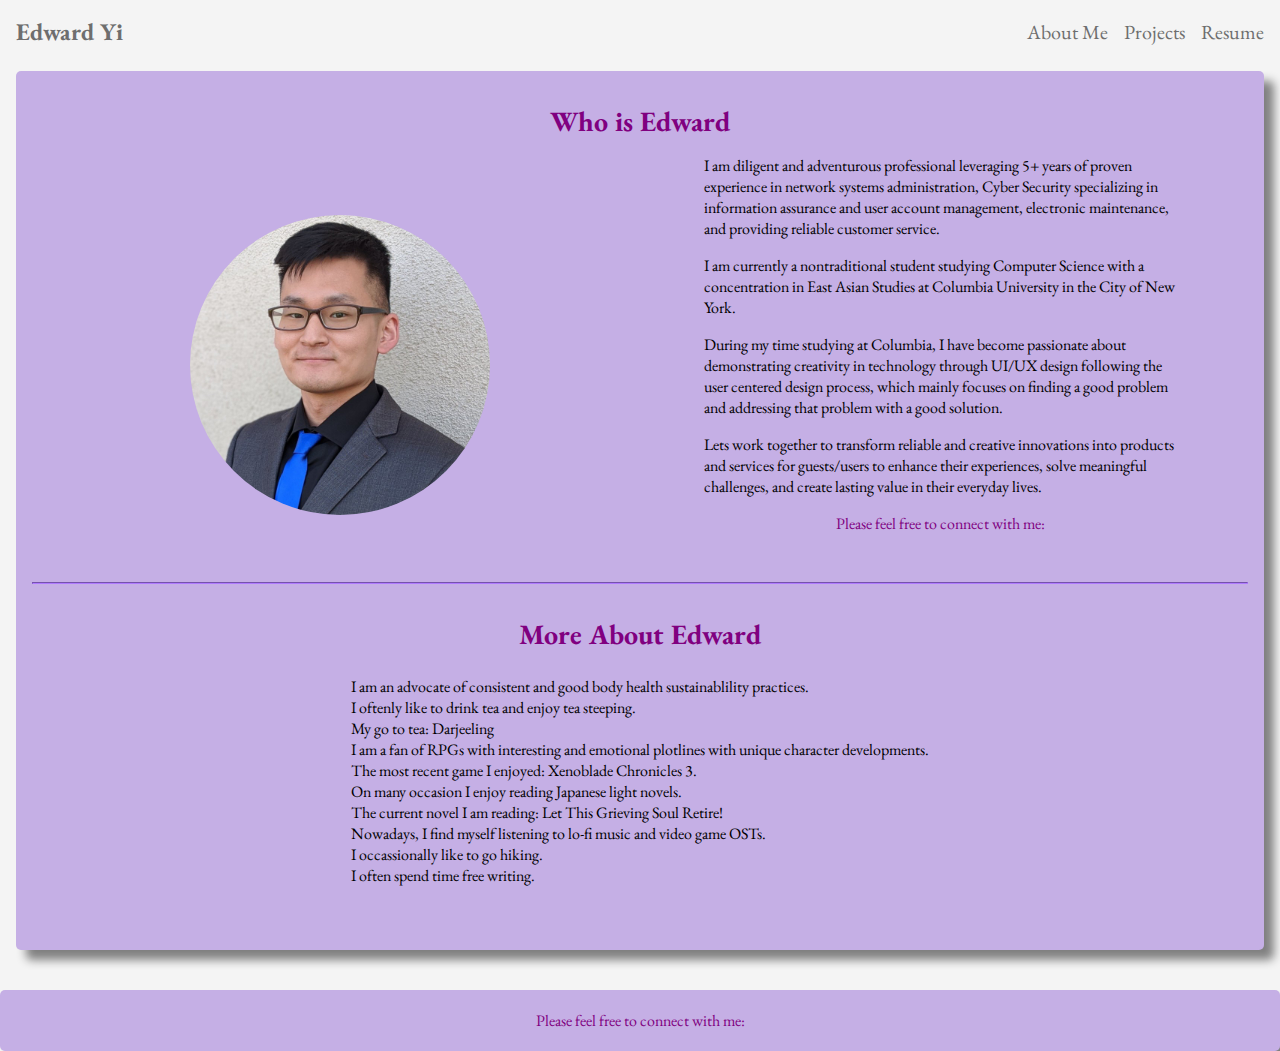
==== about.html @ 9805b262 "updated footer and scroll feature" ====
<!DOCTYPE html>
<html lang="en">

<head>
    <meta charset="UTF-8">
    <meta name="viewport" content="width=device-width, initial-scale=1.0">
    <title>Edward Portfolio</title>
    <link rel="stylesheet" href="https://cdnjs.cloudflare.com/ajax/libs/font-awesome/6.7.1/css/all.min.css"
        integrity="sha512-5Hs3dF2AEPkpNAR7UiOHba+lRSJNeM2ECkwxUIxC1Q/FLycGTbNapWXB4tP889k5T5Ju8fs4b1P5z/iB4nMfSQ=="
        crossorigin="anonymous" referrerpolicy="no-referrer" />
    <link rel="stylesheet" href="style.css">
</head>

<body>
    <header class="navbar">
        <h2 class="brand">
            <a href="index.html">Edward Yi</a>
        </h2>
        <i class="fa-solid fa-bars"></i>
        <nav class="nav_links hide">
            <ul>
                <li class="nav-item">
                    <a href="about.html" class="nav-link">About Me</a>
                </li>
                <li class="nav-item">
                    <a href="index.html" class="nav-link">Projects</a>
                </li>
                <li class="nav-item">
                    <a href="resume.html" class="nav-link">Resume</a>
                </li>
            </ul>
        </nav>
    </header>

    <main class="about_main">
        <section id="about">
            <h1>Who is Edward</h1>
            <div class="profile">
                <img src="business_profile.jpeg" alt="edward profile image">
            </div>
            <div class="info">

                <div>
                    <p>I am diligent and adventurous professional leveraging 5+ years of proven experience in network
                        systems administration, Cyber Security specializing in information assurance and user account
                        management, electronic maintenance, and providing reliable customer service.
                    </p>
                    <p>
                        I am currently a nontraditional student studying Computer Science with a concentration in East
                        Asian Studies
                        at Columbia University in the City of New York.
                    </p>
                    <p>
                        During my time studying at Columbia, I have become passionate about demonstrating creativity in
                        technology through UI/UX design following the user centered design process, which mainly focuses
                        on finding a good problem and addressing that problem with a good solution.
                    </p>
                    <p>
                        Lets work together to transform reliable and creative innovations into products and services
                        for guests/users to enhance their experiences, solve meaningful challenges, and create lasting
                        value in their everyday lives.
                    </p>
                </div>
                <div class="contact-mssg">
                    <p>Please feel free to connect with me:</p>
                </div>
                <div class="contact-links">

                    <a href="https://www.linkedin.com/in/edwardyi/" target="_blank" rel="noopener noreferrer">
                        <i class="fa-brands fa-linkedin-in"></i>
                    </a>
                    <a href="mailto:edward.dt.yi@gmail.com">
                        <i class="fa-regular fa-envelope"></i>
                    </a>
                    <a href="https://github.com/edward-d-yi" target="_blank" rel="noopener noreferrer">
                        <i class="fa-brands fa-github"></i>
                    </a>
                </div>
            </div>
            <hr>
            <div class="personal-info">
                <h2>More About Edward</h2>
                <div class="interests">
                    <p>
                        I am an advocate of consistent and good body health sustainablility practices.
                    </p>
                    <p>
                        I oftenly like to drink tea and enjoy tea steeping. 
                    </p>
                    <p>
                        My go to tea: Darjeeling 
                    </p>
                    <p> 
                        I am a fan of RPGs with interesting and emotional plotlines with unique character developments.
                    </p>
                    <p>
                        The most recent game I enjoyed: Xenoblade Chronicles 3.
                    </p>
                    <p>
                        On many occasion I enjoy reading Japanese light novels.
                    </p>
                    <p>
                        The current novel I am reading: Let This Grieving Soul Retire!
                    </p>
                    <p>
                        Nowadays, I find myself listening to lo-fi music and video game OSTs.
                    </p>
                    <p>
                        I occassionally like to go hiking.
                    </p>
                    <p>
                       I often spend time free writing. 
                    </p>
                </div>
            </div>
        </section>
    </main>

    <footer>
        <div class="contact-mssg">
            <p>Please feel free to connect with me:</p>
        </div>
        <div class="contact-links">

            <a href="https://www.linkedin.com/in/edwardyi/" target="_blank" rel="noopener noreferrer">
                <i class="fa-brands fa-linkedin-in"></i>
            </a>
            <a href="mailto:edward.dt.yi@gmail.com">
                <i class="fa-regular fa-envelope"></i>
            </a>
            <a href="https://github.com/edward-d-yi" target="_blank" rel="noopener noreferrer">
                <i class="fa-brands fa-github"></i>
            </a>
        </div>
    </footer>

    <script src="script.js"></script>
</body>

</html>
---- style.css ----
@import url('https://fonts.googleapis.com/css2?family=EB+Garamond:ital,wght@0,400..800;1,400..800&display=swap');

* {
    margin: 0;
    padding: 0;
    box-sizing: border-box;
}

body {
    background-color: #f4f4f4;
    font-family: "EB Garamond", serif;
}

.navbar {
    display: flex;
    justify-content: space-between;
    align-items: center;
    flex-wrap: wrap;
    padding: 1rem;
}

.navbar a {
    text-decoration: none;
    color: rgb(110, 110, 110);
    cursor: pointer;
}

.brand {
    font-size: 24px;
}

.brand a:hover {
    color: plum
}

.fa-bars {
    cursor: pointer;
}

.hide {
    display: none;
}

.nav_links {
    width: 100%;
    margin-top: 3rem;
}

.nav_links ul {
    display: flex;
    flex-direction: column;
    align-items: center;
    gap: 1rem;
    list-style: none;
}

.nav-link {
    font-size: 20px;
}

.nav-link:hover {
    color: plum;
}

@media (min-width: 540px) {
    .fa-bars {
        display: none !important;
    }

    .nav_links {
        display: block !important;
        margin-top: 0;
        width: fit-content;
    }

    .nav_links ul {
        flex-direction: row;
    }
}

main {
    min-height: 85vh;
}

#about {
    background-color: #c5afe5;
    padding: 1rem;
    border-radius: 5px;
    margin-top: 0.5rem;
    margin-left: 1rem;
    margin-right: 1rem;
    box-shadow: 10px 10px 10px grey;
}

.profile {
    width: 100%;
    display: flex;
    justify-content: center;
}

.profile img {
    max-width: 50%;
    border-radius: 50%;
}

#about h1 {
    text-align: center;
    margin: 1rem 0;
    font-size: 28px;
    color:purple;
}

.info {
    margin-top: 2rem;
    padding: 0 4rem;
}

.info p {
    margin-bottom: 1rem;
}

.contact-mssg {
    display: flex;
    flex-wrap: wrap;
    justify-content: center;
    align-items: center;
    color: purple;
}

.contact-links {
    display: flex;
    justify-content: center;
    gap: 2rem;
    margin-bottom: 1.5rem;
}

.contact-links:hover > a {
    opacity: 0.5;
}

.contact-links a {
    font-size: 28px;
    color: purple;
}

.contact-links a:hover {
    opacity: 1;
    font-weight: 900;
    font-size: 30px;
}

.personal-info h2 {
    display: flex;
    justify-content: center;
    text-align: center;
    margin: 1.5rem 0;
    font-size: 28px;
    color:purple;
}

@media (min-width: 768px) {
    .profile img {
        max-width: 300px;
    }
}

@media (min-width: 1024px) {
    .about_main {
        
    }

    #about {
        display: flex;
        flex-wrap: wrap;
        padding-bottom: 4rem;
        justify-content: center;
        align-items: center;
        /* min-height: 80vh; */
    }
    #about h1 {
        width: 100%;
    }
    .profile, .info {
        width: 50%;
        max-width: 600px;
    }
    .info {
        margin-top: 0;
        
    }
}

hr {
    margin: .5rem 0;
    width: 100%;
    border-color: #af7aff;
}

.project {
    margin: 1rem 0;

}

.project_header {
    background-color: #c5afe5;
    padding: 1rem;
}

.project_header h1 {
    text-align: center;
    font-size: 25px;
    margin-bottom: 1rem;
    color: purple;
}

.description {
    max-width: 700px;
    margin: auto;
}

.description p {
    margin-bottom: 1rem;
}

.process {
    padding: 1rem;
    margin-top: 1rem;
}

.process h2 {
    text-align: center;
    margin-bottom: 2rem;
}

.process-item {
    display: flex;
    flex-direction: column;
    margin-bottom: 2rem;
}

.process-item h3 {
    text-align: center;
    margin-bottom: 1rem;
    color: rgb(192, 55, 192);
}

.image {
    width: 100%;
}

.image img {
    width: 100%;
}

.content {
    display: flex;
    flex-direction: column;
    gap: 1rem;
    margin-top: 1rem;
}

.purpose {
    background-color: yellow;
    padding: 1rem;
    border-radius: 5px;
    box-shadow: 5px 5px 5px goldenrod;
}

@media (min-width: 768px) {
    .process-item {
        flex-direction: row;
        flex-wrap: wrap;
        max-width: 1200px;
        margin-left: auto;
        margin-right: auto;
    }
    .process-item h3 {
        width: 100%;
        margin-bottom: 1.5rem;
    }
    .image, .content {
        width: 50%;
    }

    .image {
        display: flex;
        justify-content: flex-end;
    }

    .image img{
        max-width: 500px;

    }

    .content {
        padding-left: 2rem;
        padding-right: 2rem;
        margin-top: 0.5;
    }
}

.pdf-container {
    width: 100%;
    min-height: 85vh;
    display: flex;
    justify-content: center;
    margin-top: 1rem;
}

.pdf-container embed {
    height: auto;
}

#back-to-top {
    position: fixed;
    bottom: 100px;
    width: 100%;
    padding: 10px 15px;
    cursor: pointer;
    display: flex;
    align-items: center;
    justify-content: center;
    flex-direction: column;
    color: #c5afe5;
}

#back-to-top.hidden {
    opacity: 0;
    pointer-events: none;
}



footer {
    margin-top: 2.5rem;
    padding: 20px;
    background-color: #c5afe5;
    border-radius: 5px;
    box-shadow: 10px 10px 10px gray;
}

footer .contact-links {
    margin: 0;
}
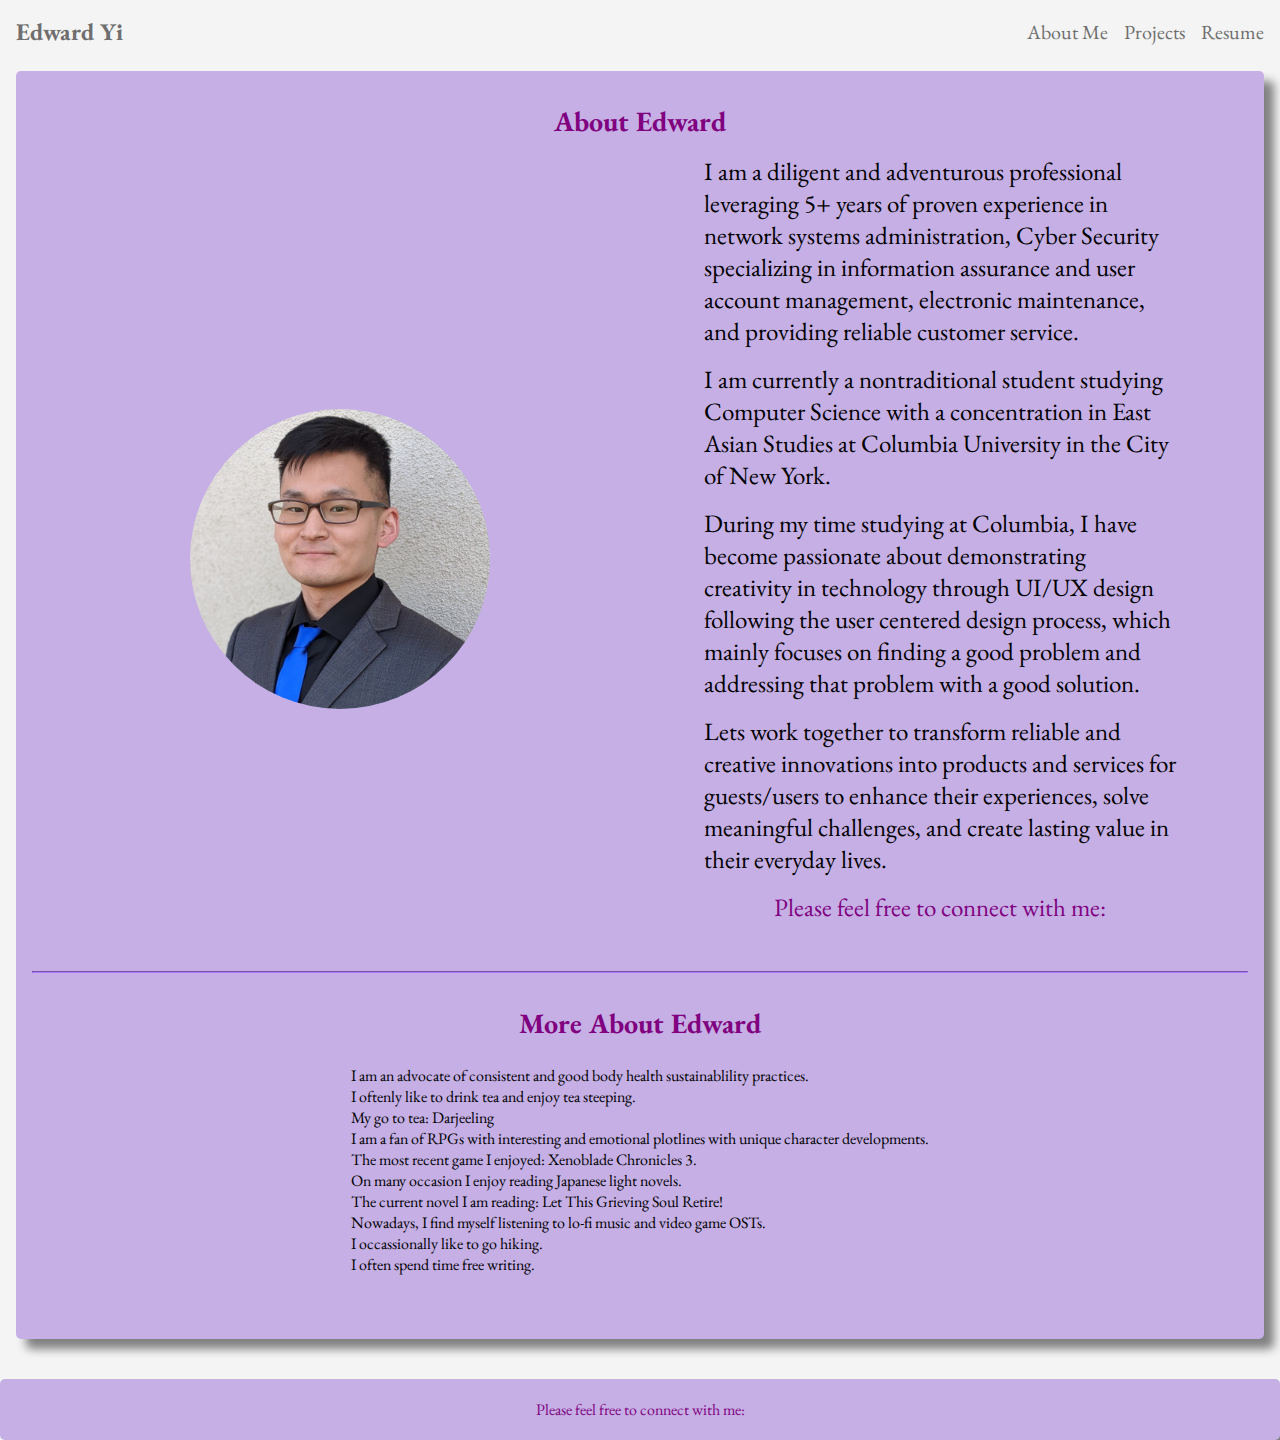
==== commit 0bd7a46c: "updated introduction" ====
--- a/about.html
+++ b/about.html
@@ -23,7 +23,7 @@
                     <a href="about.html" class="nav-link">About Me</a>
                 </li>
                 <li class="nav-item">
-                    <a href="index.html" class="nav-link">Projects</a>
+                    <a href="index.html#project" class="nav-link">Projects</a>
                 </li>
                 <li class="nav-item">
                     <a href="resume.html" class="nav-link">Resume</a>
@@ -34,14 +34,14 @@
 
     <main class="about_main">
         <section id="about">
-            <h1>Who is Edward</h1>
+            <h1>About Edward</h1>
             <div class="profile">
                 <img src="business_profile.jpeg" alt="edward profile image">
             </div>
             <div class="info">
 
                 <div>
-                    <p>I am diligent and adventurous professional leveraging 5+ years of proven experience in network
+                    <p>I am a diligent and adventurous professional leveraging 5+ years of proven experience in network
                         systems administration, Cyber Security specializing in information assurance and user account
                         management, electronic maintenance, and providing reliable customer service.
                     </p>
--- a/style.css
+++ b/style.css
@@ -117,6 +117,7 @@
 
 .info p {
     margin-bottom: 1rem;
+    font-size: 18px;
 }
 
 .contact-mssg {
@@ -190,6 +191,97 @@
     }
 }
 
+.introduction {
+    min-height: 90vh;
+    display: flex;
+    flex-direction: column;
+    justify-content: center;
+    align-items: center;
+    transition: all 1s ease;
+}
+.typing {
+    width: fit-content;
+    overflow: hidden;
+    white-space: nowrap;
+    animation: typing 5s steps(24) 1;
+}
+
+@keyframes typing {
+    from {
+        width: 0;
+    } 
+    to {
+        width: 340px;
+    }
+}
+
+.introduction h1 {
+    margin-bottom: 0.5rem;
+    color: #c5afe5;
+}
+
+.introduction h2 {
+    font-size: 30px;
+    margin-bottom: 2rem;
+    color: purple;
+    text-align: center;
+}
+
+.introduction_details {
+    width: 90%;
+    display: flex;
+    flex-direction: column;
+    align-items: center;
+    margin-top: 10vh;
+    transition: all 1s ease;
+}
+
+.introduction_details > div {
+    width: 95%;
+    padding: 0;
+}
+
+.info p {
+    font-size: 25px;
+}
+
+.info a {
+    text-decoration: none;
+    color: #af7aff;
+}
+
+.cta {
+    border: 1px solid plum;
+    display: block;
+    width: 50px;
+    height: 50px;
+    border-radius: 50%;
+    display: flex;
+    justify-content: center;
+    align-items: center;
+    text-decoration: none;
+    font-size: 25px;
+    color: #c5afe5;
+    margin-top: 5rem;
+    transition: all 1s ease;
+}
+
+.cta:hover {
+    border-color: purple;
+    color: purple;
+    background-color: #c5afe5;
+}
+
+@media (min-width: 768px) {
+    .introduction_details {
+        flex-direction: row;
+        justify-content: center;
+    }
+    .introduction_details > div {
+        width: 50%;
+    }
+}
+
 hr {
     margin: .5rem 0;
     width: 100%;
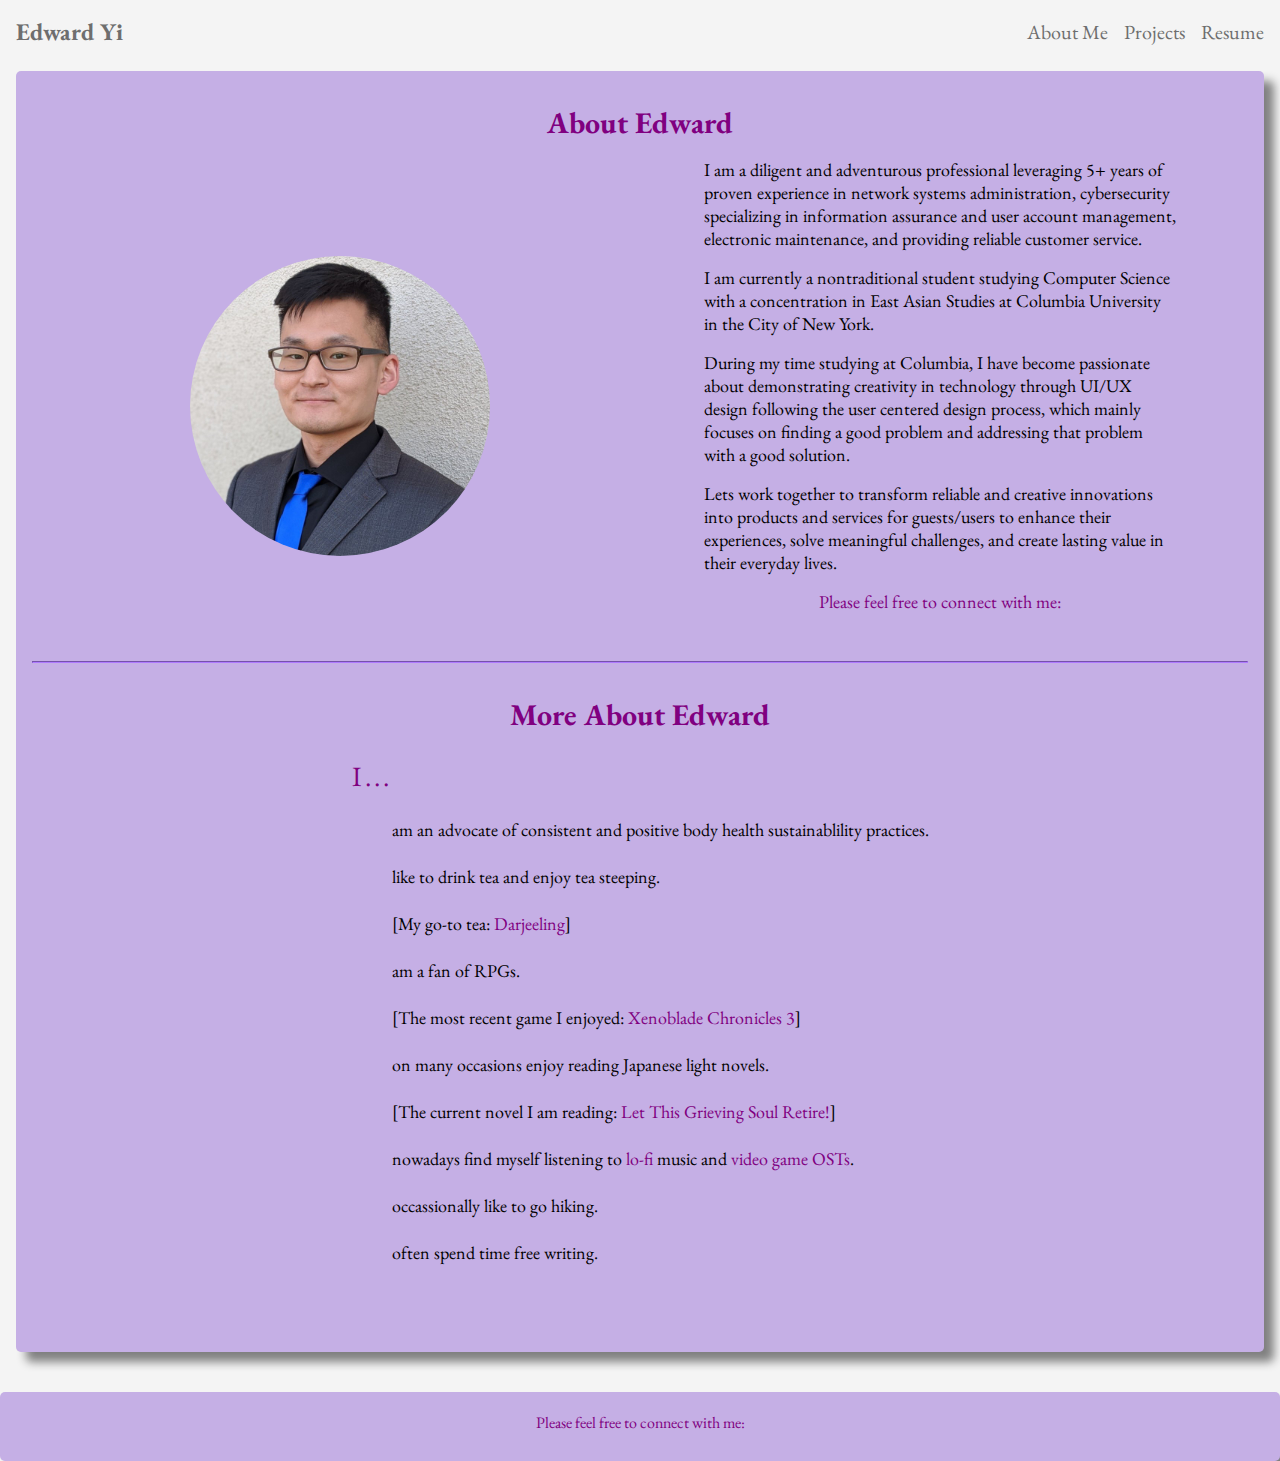
==== commit af4db9bf: "updated about me" ====
--- a/about.html
+++ b/about.html
@@ -39,10 +39,9 @@
                 <img src="business_profile.jpeg" alt="edward profile image">
             </div>
             <div class="info">
-
                 <div>
                     <p>I am a diligent and adventurous professional leveraging 5+ years of proven experience in network
-                        systems administration, Cyber Security specializing in information assurance and user account
+                        systems administration, cybersecurity specializing in information assurance and user account
                         management, electronic maintenance, and providing reliable customer service.
                     </p>
                     <p>
@@ -80,38 +79,41 @@
             <hr>
             <div class="personal-info">
                 <h2>More About Edward</h2>
-                <div class="interests">
-                    <p>
-                        I am an advocate of consistent and good body health sustainablility practices.
-                    </p>
-                    <p>
-                        I oftenly like to drink tea and enjoy tea steeping. 
-                    </p>
-                    <p>
-                        My go to tea: Darjeeling 
-                    </p>
-                    <p> 
-                        I am a fan of RPGs with interesting and emotional plotlines with unique character developments.
-                    </p>
-                    <p>
-                        The most recent game I enjoyed: Xenoblade Chronicles 3.
-                    </p>
-                    <p>
-                        On many occasion I enjoy reading Japanese light novels.
-                    </p>
-                    <p>
-                        The current novel I am reading: Let This Grieving Soul Retire!
-                    </p>
-                    <p>
-                        Nowadays, I find myself listening to lo-fi music and video game OSTs.
-                    </p>
-                    <p>
-                        I occassionally like to go hiking.
-                    </p>
-                    <p>
-                       I often spend time free writing. 
-                    </p>
-                </div>
+                <section id="personal_interests">
+                    <div class="personal_i">
+                        <p>I...</p>
+                    </div>
+                    <div class="interests">
+                        <p>
+                            am an advocate of consistent and positive body health sustainablility practices.
+                        </p>
+                        <p>
+                            like to drink tea and enjoy tea steeping.
+                        <p>[My go-to tea: <a
+                                href="https://usa.lupicia.com/products/darjeeling-the-second-flush-2024">Darjeeling</a>]
+                        </p>
+                        <p>
+                            am a fan of RPGs.
+                        <p>[The most recent game I enjoyed: <a
+                                href="https://www.youtube.com/watch?v=DAzOxTSWEmc">Xenoblade Chronicles 3</a>]</p>
+                        </p>
+                        <p>
+                            on many occasions enjoy reading Japanese light novels.
+                        <p>[The current novel I am reading: <a
+                                href="https://www.amazon.com/Let-This-Grieving-Soul-Retire-%2528Light-Novel%2529-6-book-series/dp/B0BZSR52X5">Let
+                                This Grieving Soul Retire!</a>]</p>
+                        </p>
+                        <p>
+                            nowadays find myself listening to <a href="https://www.youtube.com/watch?v=jfKfPfyJRdk">lo-fi</a> music and <a href="https://www.youtube.com/watch?v=3DEkF2uvPoc">video game OSTs</a>.
+                        </p>
+                        <p>
+                            occassionally like to go hiking.
+                        </p>
+                        <p>
+                            often spend time free writing.
+                        </p>
+                    </div>
+                </section>
             </div>
         </section>
     </main>
--- a/style.css
+++ b/style.css
@@ -106,7 +106,7 @@
 #about h1 {
     text-align: center;
     margin: 1rem 0;
-    font-size: 28px;
+    font-size: 30px;
     color:purple;
 }
 
@@ -118,6 +118,15 @@
 .info p {
     margin-bottom: 1rem;
     font-size: 18px;
+}
+
+.info a {
+    text-decoration: none;
+    color: #af7aff;
+}
+
+.info a:hover {
+    color: purple;
 }
 
 .contact-mssg {
@@ -155,8 +164,37 @@
     justify-content: center;
     text-align: center;
     margin: 1.5rem 0;
+    font-size: 30px;
+    color:purple;
+}
+
+#personal_interests {
+    padding: 0 4rem;
+    margin-bottom: 1.5rem;
+}
+
+.personal_i {
     font-size: 28px;
-    color:purple;
+    color: purple;
+    letter-spacing: 3px;
+}
+
+.interests {
+    padding-left: 2.5rem;
+    font-size: 18px;
+}
+
+.interests p {
+    margin-top: 1.5rem;
+}
+
+.interests a {
+    text-decoration: none;
+    color: purple;
+}
+
+.interests a:hover {
+    color: #af7aff;
 }
 
 @media (min-width: 768px) {
@@ -192,7 +230,7 @@
 }
 
 .introduction {
-    min-height: 90vh;
+    min-height: 95vh;
     display: flex;
     flex-direction: column;
     justify-content: center;
@@ -222,7 +260,7 @@
 
 .introduction h2 {
     font-size: 30px;
-    margin-bottom: 2rem;
+    margin-bottom: 1rem;
     color: purple;
     text-align: center;
 }
@@ -242,14 +280,18 @@
 }
 
 .info p {
-    font-size: 25px;
-}
-
-.info a {
-    text-decoration: none;
-    color: #af7aff;
-}
-
+    font-size: 18px;
+}
+
+.featured_project {
+    display: flex;
+    flex-direction: column;
+    justify-content: center;
+    align-items: center;
+    margin-top: 5rem;
+    color: #c5afe5;
+    font-size: 15px;
+}
 .cta {
     border: 1px solid plum;
     display: block;
@@ -262,8 +304,8 @@
     text-decoration: none;
     font-size: 25px;
     color: #c5afe5;
-    margin-top: 5rem;
     transition: all 1s ease;
+    margin-top: 0.5rem;
 }
 
 .cta:hover {
@@ -431,6 +473,10 @@
     box-shadow: 10px 10px 10px gray;
 }
 
+footer .contact-mssg {
+    margin-bottom: 0.5rem;
+}
+
 footer .contact-links {
     margin: 0;
 }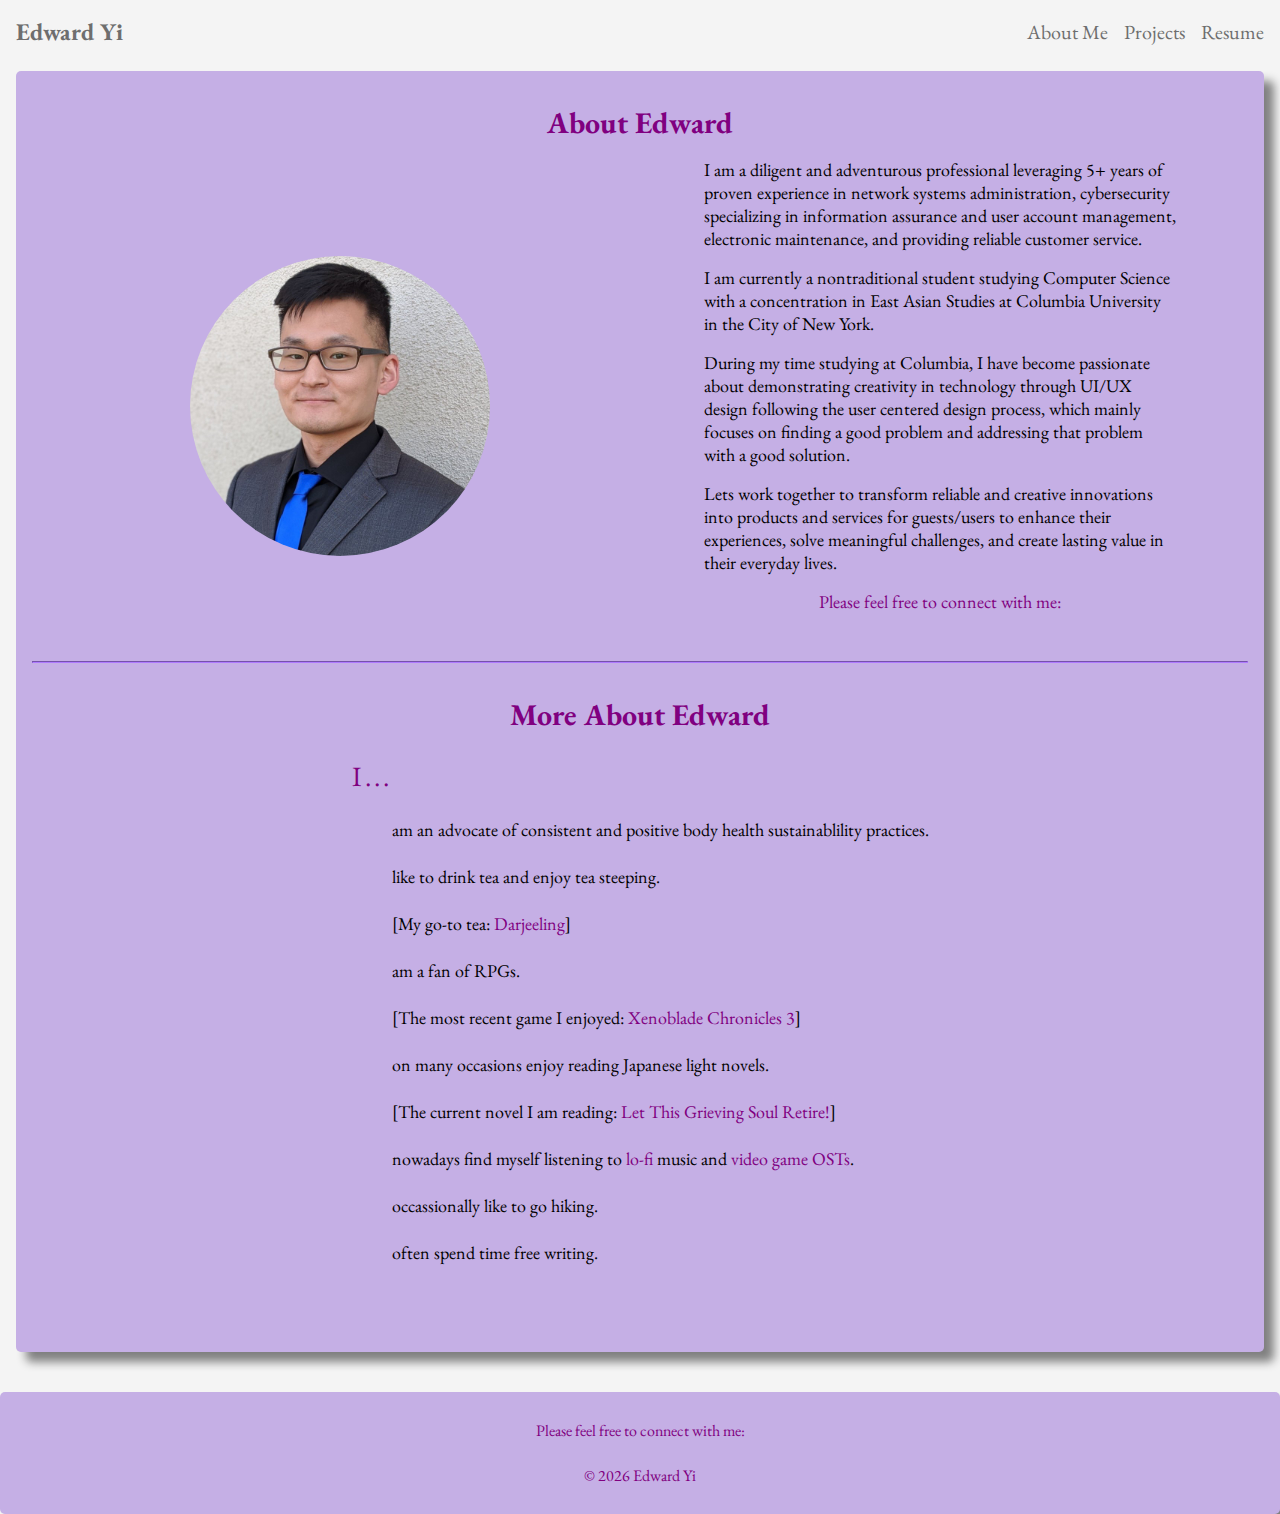
==== commit 2239f447: "fixed resume tab and footer" ====
--- a/about.html
+++ b/about.html
@@ -134,6 +134,7 @@
                 <i class="fa-brands fa-github"></i>
             </a>
         </div>
+        <p>&copy; <span id="year"></span> Edward Yi</p>
     </footer>
 
     <script src="script.js"></script>
--- a/style.css
+++ b/style.css
@@ -352,8 +352,17 @@
     margin: auto;
 }
 
+.description h4 {
+    margin-bottom: 1rem;
+}
+
 .description p {
     margin-bottom: 1rem;
+}
+
+.description p b {
+    display: inline-block;
+    width: 135px;
 }
 
 .process {
@@ -479,4 +488,11 @@
 
 footer .contact-links {
     margin: 0;
+}
+
+footer p {
+    margin-top: 0.5rem;
+    text-align: center;
+    color: purple;
+    margin-bottom: 0.5rem;
 }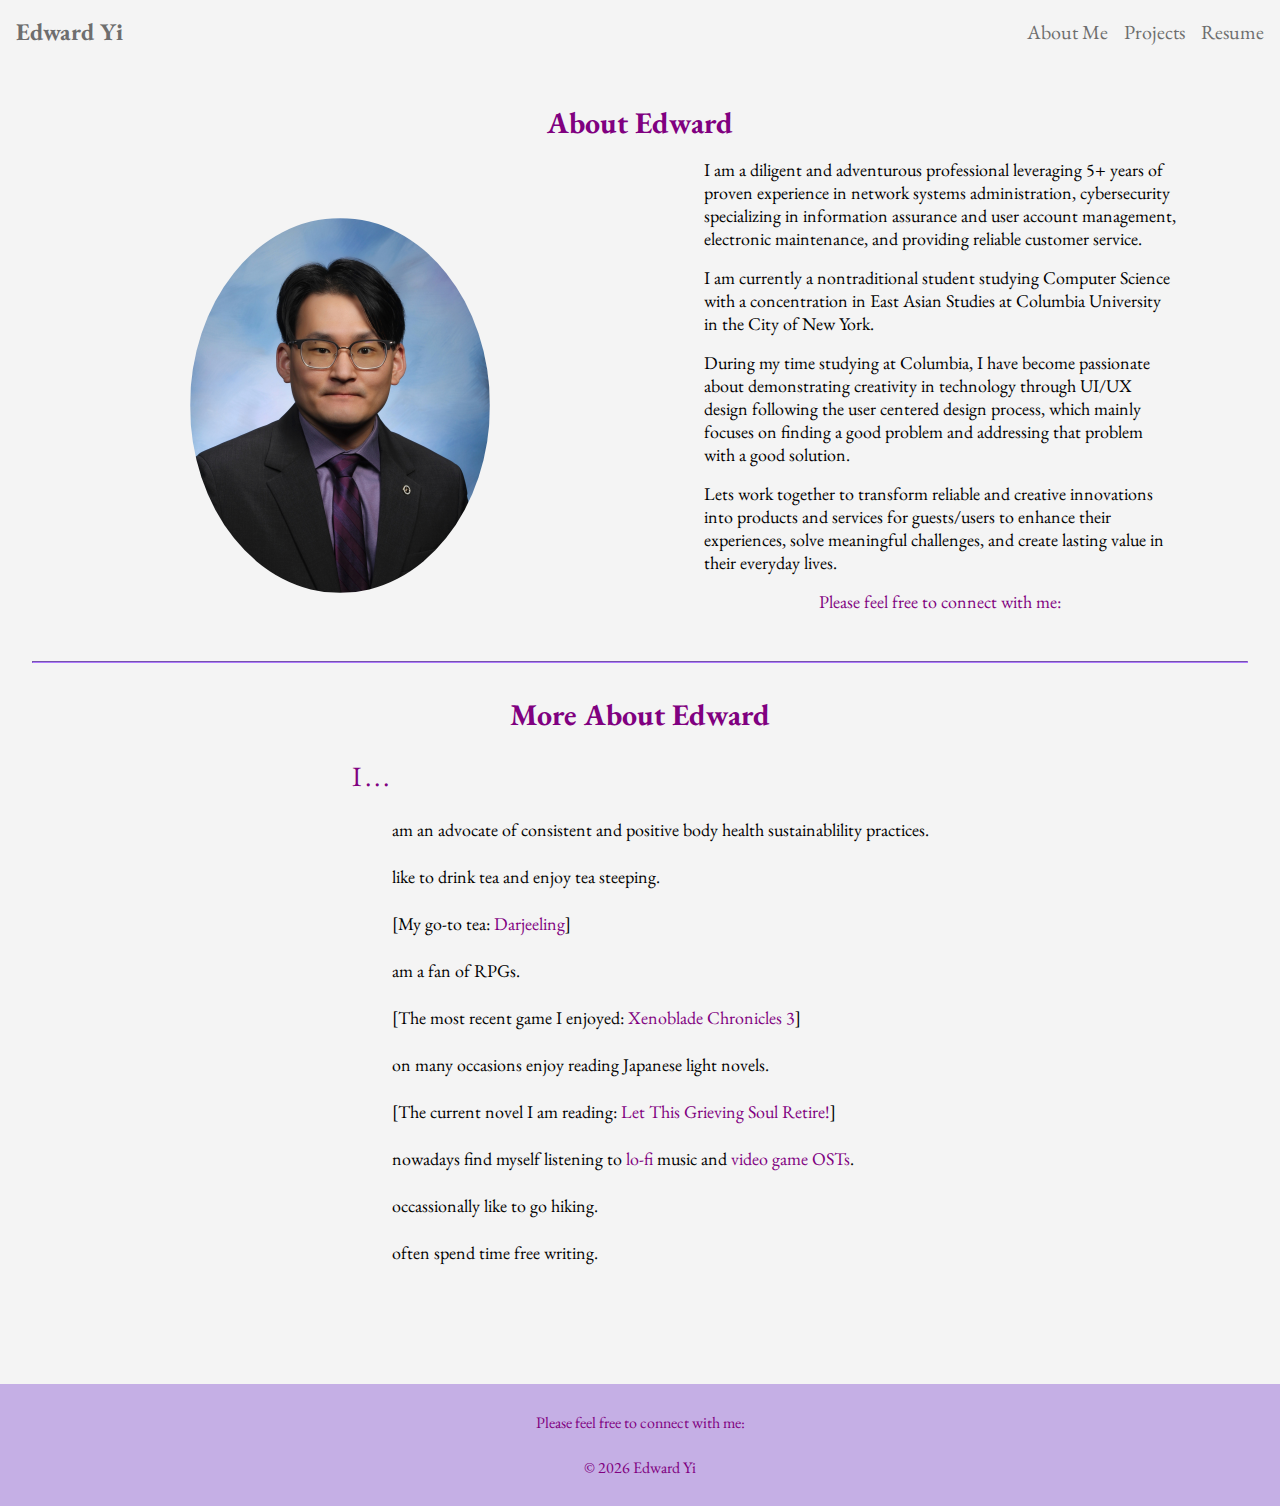
==== commit d2c7b739: "updated project images and video" ====
--- a/about.html
+++ b/about.html
@@ -36,7 +36,7 @@
         <section id="about">
             <h1>About Edward</h1>
             <div class="profile">
-                <img src="business_profile.jpeg" alt="edward profile image">
+                <img src="profile_pic.jpg" alt="edward profile image">
             </div>
             <div class="info">
                 <div>
--- a/style.css
+++ b/style.css
@@ -83,13 +83,11 @@
 }
 
 #about {
-    background-color: #c5afe5;
     padding: 1rem;
     border-radius: 5px;
     margin-top: 0.5rem;
     margin-left: 1rem;
     margin-right: 1rem;
-    box-shadow: 10px 10px 10px grey;
 }
 
 .profile {
@@ -120,6 +118,10 @@
     font-size: 18px;
 }
 
+.info .school {
+    color: #52adc8;
+}
+
 .info a {
     text-decoration: none;
     color: #af7aff;
@@ -127,6 +129,10 @@
 
 .info a:hover {
     color: purple;
+}
+
+.info .school:hover {
+    color: blue
 }
 
 .contact-mssg {
@@ -255,7 +261,7 @@
 
 .introduction h1 {
     margin-bottom: 0.5rem;
-    color: #c5afe5;
+    color: #af7aff;
 }
 
 .introduction h2 {
@@ -336,8 +342,10 @@
 }
 
 .project_header {
-    background-color: #c5afe5;
     padding: 1rem;
+    margin: 1rem;
+    border-top: 1px solid purple;
+    border-bottom: 1px solid purple;
 }
 
 .project_header h1 {
@@ -345,6 +353,12 @@
     font-size: 25px;
     margin-bottom: 1rem;
     color: purple;
+}
+
+.project_header img {
+    width: 100%;
+    border-radius: 10px;
+    margin-bottom: 1rem;
 }
 
 .description {
@@ -362,7 +376,7 @@
 
 .description p b {
     display: inline-block;
-    width: 135px;
+    /* width: 135px; */
 }
 
 .process {
@@ -393,6 +407,7 @@
 
 .image img {
     width: 100%;
+    border-radius: 5px;
 }
 
 .content {
@@ -409,7 +424,20 @@
     box-shadow: 5px 5px 5px goldenrod;
 }
 
+.final .purpose {
+    background-color: white;
+    box-shadow: none;
+}
+
 @media (min-width: 768px) {
+    .project_header img {
+        max-width: 700px;
+        display: block;
+        margin: auto;
+        margin-bottom: 1rem;
+    }
+
+
     .process-item {
         flex-direction: row;
         flex-wrap: wrap;
@@ -417,10 +445,16 @@
         margin-left: auto;
         margin-right: auto;
     }
+
+    .process-item.final {
+        justify-content: center;
+    }
+
     .process-item h3 {
         width: 100%;
         margin-bottom: 1.5rem;
     }
+
     .image, .content {
         width: 50%;
     }
@@ -432,7 +466,6 @@
 
     .image img{
         max-width: 500px;
-
     }
 
     .content {
@@ -472,14 +505,52 @@
     pointer-events: none;
 }
 
-
+.purpose.final {
+
+}
+
+.purpose p {
+    margin-top: 0.5rem;
+    display: flex;
+    flex-direction: column;
+    justify-content: center;
+    align-items: center;
+    margin-bottom: 1rem;
+}
+
+.slogan {
+    margin-top: 0.5rem;
+    display: flex;
+    justify-content: center;
+    align-items: center;
+    color: #af7aff;
+    margin-bottom: 0.5rem;
+    font-size: 22px;
+}
+
+.purpose a {
+    text-decoration: none;
+    color: #af7aff;
+    display: contents;
+}
+
+.purpose a:hover {
+    color: purple;
+}
+
+.video {
+    width: 100%;
+    margin-top: 2rem;
+}
+
+.video video {
+    width: 100%;
+}
 
 footer {
-    margin-top: 2.5rem;
+    margin-top: 2rem;
     padding: 20px;
     background-color: #c5afe5;
-    border-radius: 5px;
-    box-shadow: 10px 10px 10px gray;
 }
 
 footer .contact-mssg {
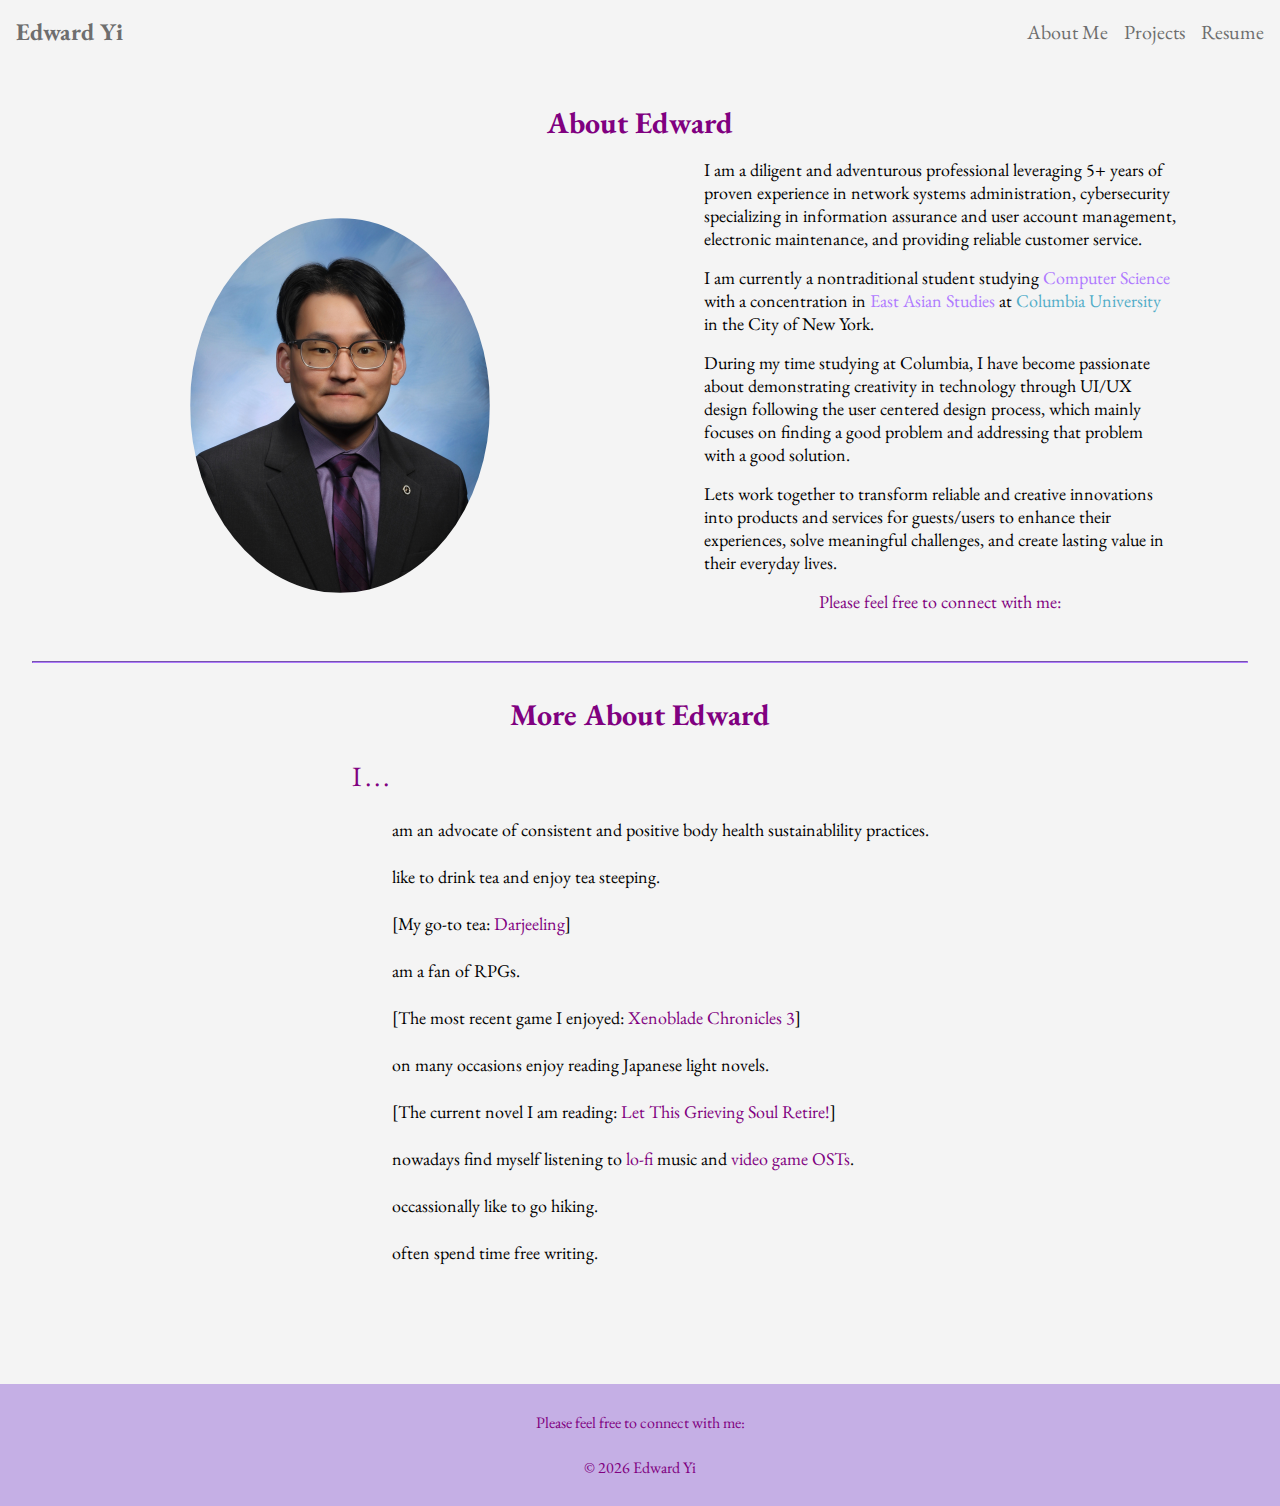
==== commit 101f0f16: "updated understanding users" ====
--- a/about.html
+++ b/about.html
@@ -45,9 +45,11 @@
                         management, electronic maintenance, and providing reliable customer service.
                     </p>
                     <p>
-                        I am currently a nontraditional student studying Computer Science with a concentration in East
-                        Asian Studies
-                        at Columbia University in the City of New York.
+                        I am currently a nontraditional student studying <a href="https://www.cs.columbia.edu/"
+                            class="compsci">Computer Science</a> with a concentration in <a
+                            href="http://ealac.columbia.edu/" class="ealac">East Asian Studies</a>
+                        at <a href="https://www.columbia.edu/" class="school">Columbia University</a> in the City of New
+                        York.
                     </p>
                     <p>
                         During my time studying at Columbia, I have become passionate about demonstrating creativity in
@@ -104,7 +106,9 @@
                                 This Grieving Soul Retire!</a>]</p>
                         </p>
                         <p>
-                            nowadays find myself listening to <a href="https://www.youtube.com/watch?v=jfKfPfyJRdk">lo-fi</a> music and <a href="https://www.youtube.com/watch?v=3DEkF2uvPoc">video game OSTs</a>.
+                            nowadays find myself listening to <a
+                                href="https://www.youtube.com/watch?v=jfKfPfyJRdk">lo-fi</a> music and <a
+                                href="https://www.youtube.com/watch?v=3DEkF2uvPoc">video game OSTs</a>.
                         </p>
                         <p>
                             occassionally like to go hiking.
--- a/style.css
+++ b/style.css
@@ -401,6 +401,28 @@
     color: rgb(192, 55, 192);
 }
 
+.understanding-users h3 {
+    text-align: center;
+    margin-bottom: 1rem;
+    color: rgb(192, 55, 192);
+}
+
+.understanding-users p {
+    max-width: 700px;
+    margin: auto;
+    align-items: center;
+    margin-bottom: 1rem;
+}
+
+.understanding-users a {
+    text-decoration: none;
+    color: #af7aff;
+}
+
+.understanding-users a:hover {
+    color: purple;
+}
+
 .image {
     width: 100%;
 }
@@ -415,6 +437,15 @@
     flex-direction: column;
     gap: 1rem;
     margin-top: 1rem;
+}
+
+.content a {
+    text-decoration: none;
+    color: #af7aff;
+}
+
+.content a:hover {
+    color: purple;
 }
 
 .purpose {
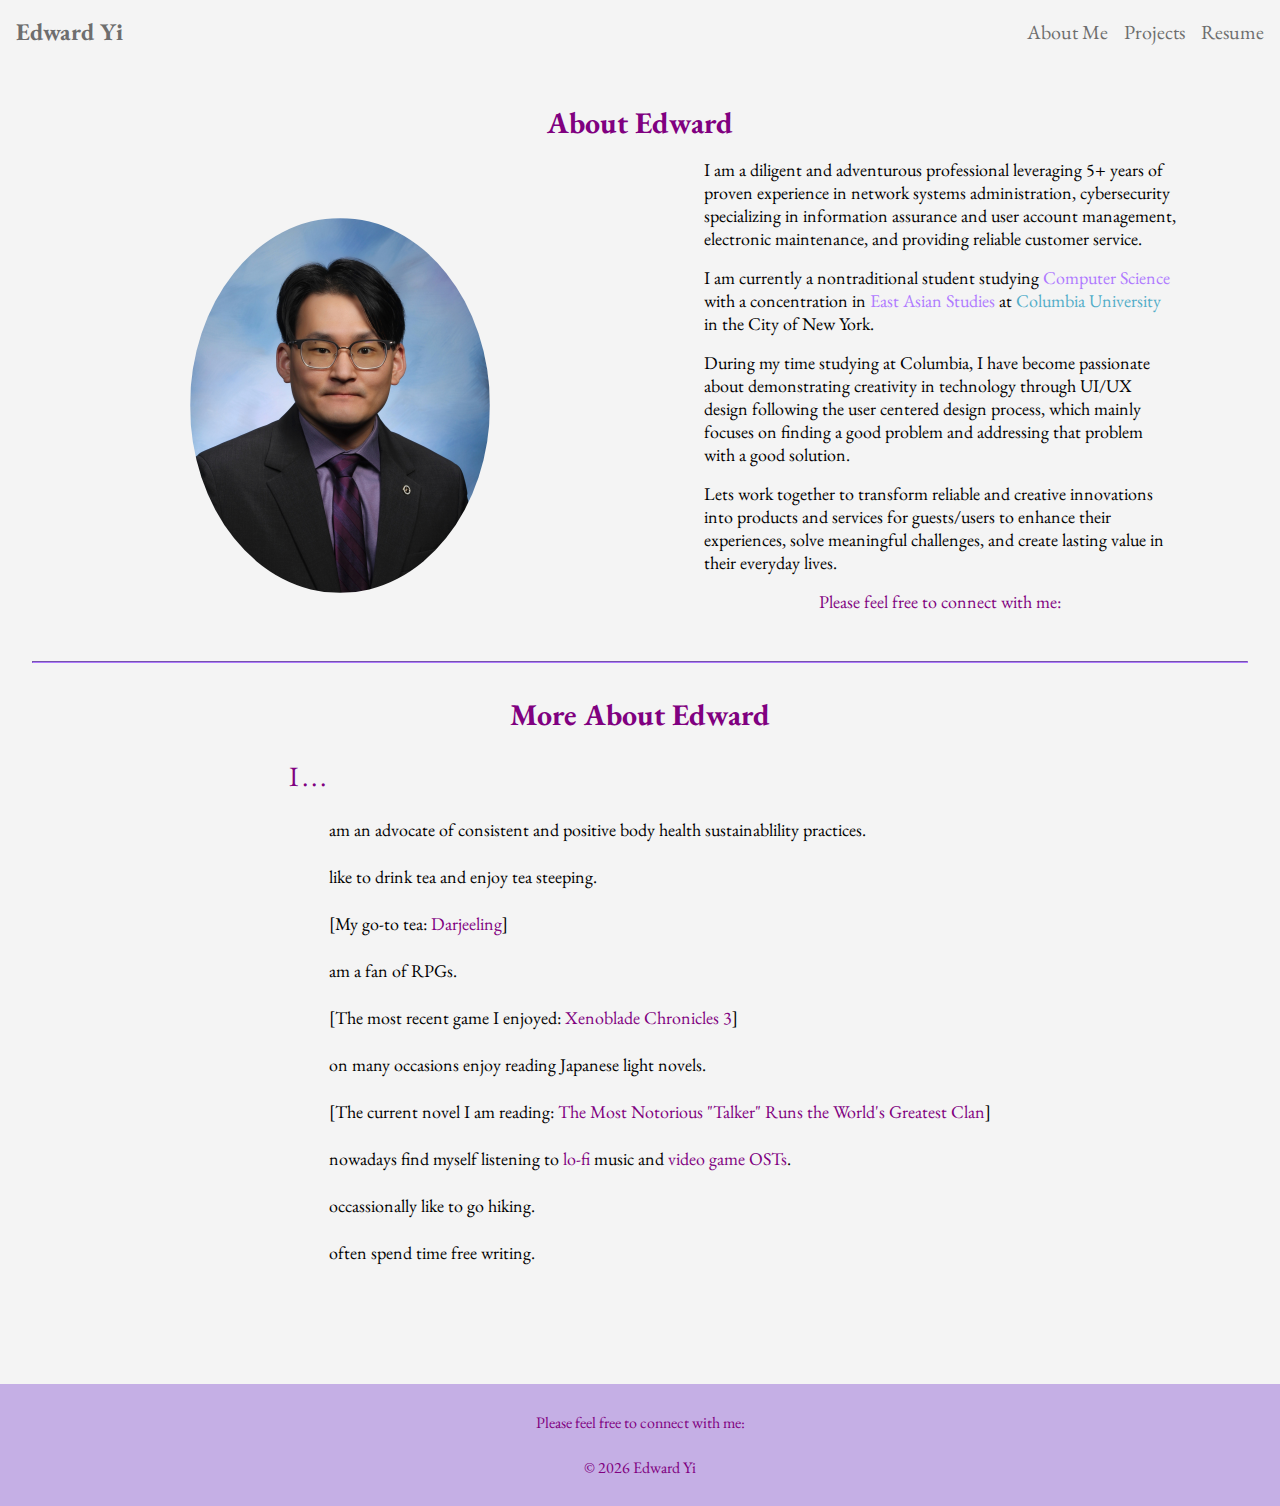
==== commit f6dc800f: "updated user evaluation" ====
--- a/about.html
+++ b/about.html
@@ -36,7 +36,7 @@
         <section id="about">
             <h1>About Edward</h1>
             <div class="profile">
-                <img src="profile_pic.jpg" alt="edward profile image">
+                <img src="/images/profile_pic.jpg" alt="edward profile image">
             </div>
             <div class="info">
                 <div>
@@ -102,8 +102,8 @@
                         <p>
                             on many occasions enjoy reading Japanese light novels.
                         <p>[The current novel I am reading: <a
-                                href="https://www.amazon.com/Let-This-Grieving-Soul-Retire-%2528Light-Novel%2529-6-book-series/dp/B0BZSR52X5">Let
-                                This Grieving Soul Retire!</a>]</p>
+                                href="https://www.amazon.com/dp/B09GVCKD9S?binding=kindle_edition&qid=1735892636&sr=1-3&ref=dbs_dp_rwt_sb_pc_tkin">The
+                                Most Notorious "Talker" Runs the World's Greatest Clan</a>]</p>
                         </p>
                         <p>
                             nowadays find myself listening to <a
--- a/style.css
+++ b/style.css
@@ -387,6 +387,7 @@
 .process h2 {
     text-align: center;
     margin-bottom: 2rem;
+    font-size: 25px;
 }
 
 .process-item {
@@ -397,21 +398,27 @@
 
 .process-item h3 {
     text-align: center;
-    margin-bottom: 1rem;
+    margin-bottom: 1.5rem;
     color: rgb(192, 55, 192);
+    font-size: 22px;
 }
 
 .understanding-users h3 {
     text-align: center;
-    margin-bottom: 1rem;
+    margin-bottom: 1.5rem;
     color: rgb(192, 55, 192);
+    font-size: 22px;
 }
 
 .understanding-users p {
     max-width: 700px;
     margin: auto;
     align-items: center;
-    margin-bottom: 1rem;
+    margin-bottom: 1.5rem;
+}
+
+.interview_info {
+    padding-left: 2.5rem;
 }
 
 .understanding-users a {
@@ -435,8 +442,9 @@
 .content {
     display: flex;
     flex-direction: column;
-    gap: 1rem;
+    gap: 1.5rem;
     margin-top: 1rem;
+    margin-bottom: 0.5rem;
 }
 
 .content a {
@@ -446,6 +454,18 @@
 
 .content a:hover {
     color: purple;
+}
+
+.yellow {
+    color: #FFFF99;
+}
+
+.blue {
+    color: #4e7ec1;
+}
+
+.red {
+    color: #fca6a1;
 }
 
 .purpose {
